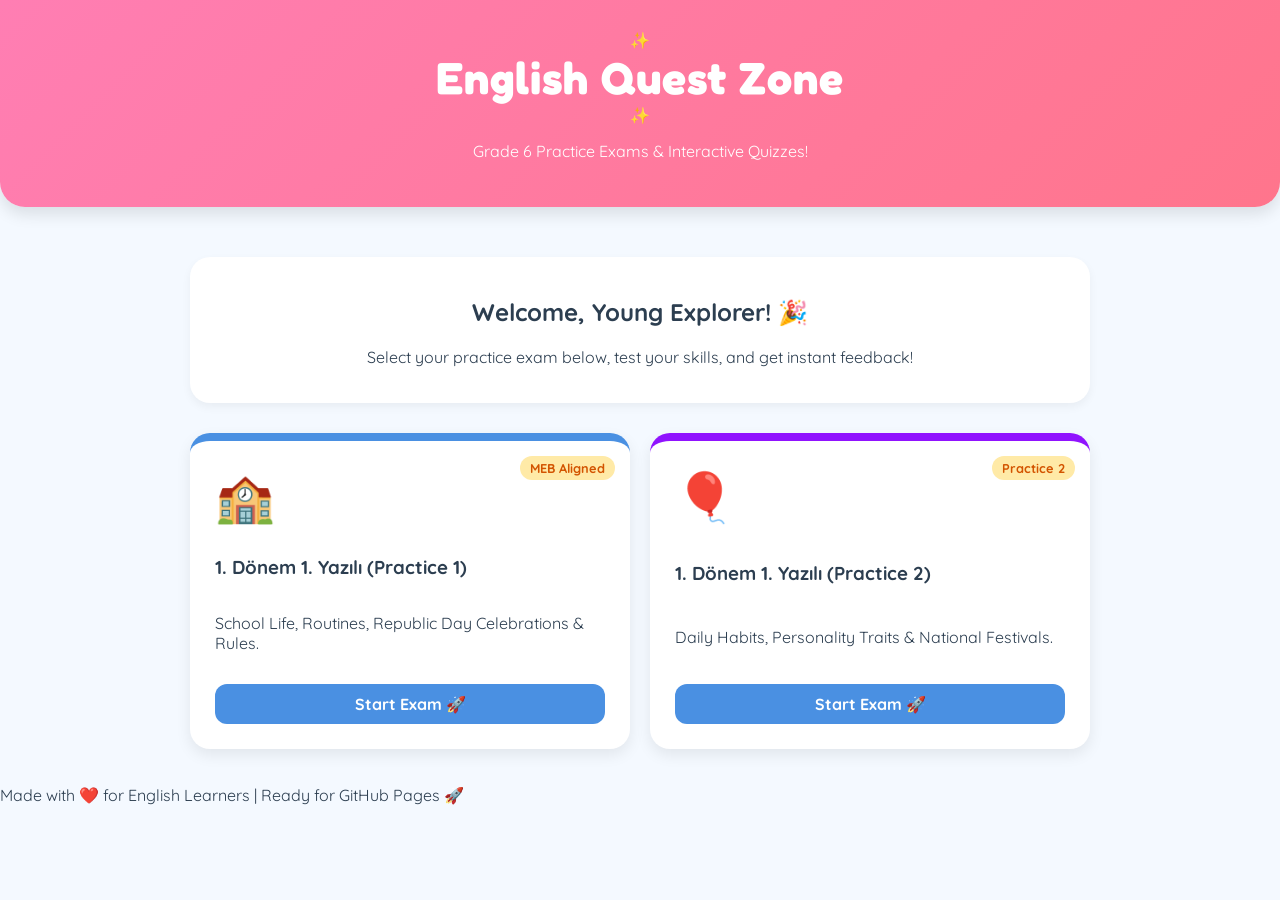
==== index.html @ d9b230fe "initial commit" ====
<!DOCTYPE html>
<html lang="en">
<head>
  <meta charset="UTF-8">
  <meta name="viewport" content="width=device-width, initial-scale=1.0">
  <title>🌟 Fun English Practice Zone 🌟</title>
  <link rel="stylesheet" href="CSS/core.css">
  <link href="https://fonts.googleapis.com/css2?family=Fredoka+One&family=Quicksand:wght@500;700&display=swap" rel="stylesheet">
</head>
<body class="index-page">
  <header class="main-header">
    <div class="logo-container">
      <span class="star-icon">✨</span>
      <h1>English Quest Zone</h1>
      <span class="star-icon">✨</span>
    </div>
    <p class="subtitle">Grade 6 Practice Exams & Interactive Quizzes!</p>
  </header>

  <main class="container">
    <section class="welcome-card">
      <h2>Welcome, Young Explorer! 🎉</h2>
      <p>Select your practice exam below, test your skills, and get instant feedback!</p>
    </section>

    <div class="exam-grid">
      <a href="Pages/exam1.html" class="exam-card card-blue">
        <div class="badge">MEB Aligned</div>
        <div class="card-icon">🏫</div>
        <h3>1. Dönem 1. Yazılı (Practice 1)</h3>
        <p>School Life, Routines, Republic Day Celebrations & Rules.</p>
        <span class="btn-start">Start Exam 🚀</span>
      </a>

      <a href="Pages/exam2.html" class="exam-card card-purple">
        <div class="badge">Practice 2</div>
        <div class="card-icon">🎈</div>
        <h3>1. Dönem 1. Yazılı (Practice 2)</h3>
        <p>Daily Habits, Personality Traits & National Festivals.</p>
        <span class="btn-start">Start Exam 🚀</span>
      </a>
    </div>
  </main>

  <footer>
    <p>Made with ❤️ for English Learners | Ready for GitHub Pages 🚀</p>
  </footer>
</body>
</html>
---- CSS/core.css ----
/* Core Vibrant Styling for Kids Exam App */

:root {
  --primary-bg: #F4F9FF;
  --card-bg: #FFFFFF;
  --accent-blue: #4A90E2;
  --accent-purple: #9013FE;
  --accent-green: #2ECC71;
  --accent-red: #E74C3C;
  --text-dark: #2C3E50;
  --font-heading: 'Fredoka One', cursive;
  --font-body: 'Quicksand', sans-serif;
}

body {
  margin: 0;
  padding: 0;
  font-family: var(--font-body);
  background-color: var(--primary-bg);
  color: var(--text-dark);
}

.container {
  max-width: 900px;
  margin: 0 auto;
  padding: 20px;
}

/* Header & Index Page */
.main-header {
  background: linear-gradient(135deg, #FF7EB3, #FF758C);
  color: white;
  text-align: center;
  padding: 30px 10px;
  border-bottom-left-radius: 25px;
  border-bottom-right-radius: 25px;
  box-shadow: 0 8px 15px rgba(0, 0, 0, 0.1);
}

.main-header h1 {
  font-family: var(--font-heading);
  font-size: 2.8rem;
  margin: 0;
  letter-spacing: 1px;
}

.welcome-card {
  background: white;
  border-radius: 20px;
  padding: 20px 30px;
  margin: 30px 0;
  text-align: center;
  box-shadow: 0 4px 10px rgba(0,0,0,0.05);
}

.exam-grid {
  display: grid;
  grid-template-columns: repeat(auto-fit, minmax(280px, 1fr));
  gap: 20px;
}

.exam-card {
  background: white;
  border-radius: 20px;
  padding: 25px;
  text-decoration: none;
  color: var(--text-dark);
  box-shadow: 0 6px 15px rgba(0,0,0,0.08);
  transition: transform 0.2s ease, box-shadow 0.2s ease;
  position: relative;
  display: flex;
  flex-direction: column;
  justify-content: space-between;
}

.exam-card:hover {
  transform: translateY(-5px);
  box-shadow: 0 12px 20px rgba(0,0,0,0.12);
}

.card-blue { border-top: 8px solid var(--accent-blue); }
.card-purple { border-top: 8px solid var(--accent-purple); }

.card-icon {
  font-size: 3rem;
  margin-bottom: 10px;
}

.badge {
  position: absolute;
  top: 15px;
  right: 15px;
  background: #FFEAA7;
  color: #D35400;
  padding: 4px 10px;
  border-radius: 12px;
  font-weight: bold;
  font-size: 0.8rem;
}

.btn-start {
  display: inline-block;
  margin-top: 15px;
  padding: 10px 20px;
  background: var(--accent-blue);
  color: white;
  border-radius: 12px;
  font-weight: bold;
  text-align: center;
}

/* Exam Page Styles */
.top-nav {
  background: white;
  padding: 15px 30px;
  display: flex;
  justify-content: space-between;
  align-items: center;
  box-shadow: 0 2px 8px rgba(0,0,0,0.05);
}

.back-btn {
  text-decoration: none;
  font-weight: bold;
  color: var(--accent-blue);
}

.score-badge {
  background: #E8F8F5;
  color: #16A085;
  padding: 8px 16px;
  border-radius: 20px;
  font-family: var(--font-heading);
  font-size: 1.2rem;
}

.question-block {
  background: white;
  border-radius: 18px;
  padding: 25px;
  margin-bottom: 25px;
  box-shadow: 0 4px 12px rgba(0,0,0,0.04);
  position: relative;
}

.q-number {
  background: var(--accent-purple);
  color: white;
  padding: 4px 12px;
  border-radius: 10px;
  font-weight: bold;
  font-size: 0.85rem;
}

.reading-box {
  background: #FFF9E6;
  border-left: 5px solid #F1C40F;
  padding: 15px;
  border-radius: 8px;
  margin: 15px 0;
  font-style: italic;
  line-height: 1.6;
}

/* Inputs & Auto-checking styles */
input[type="text"], input[type="number"] {
  font-family: var(--font-body);
  font-size: 1rem;
  padding: 6px 12px;
  border: 2px solid #CBD5E0;
  border-radius: 8px;
  outline: none;
  transition: all 0.2s ease;
}

.fill-input { width: 180px; }
.small-fill { width: 90px; }
.inline-fill { width: 100px; display: inline-block; }
.num-input { width: 60px; text-align: center; }

/* Correct / Wrong Highlight Classes applied by JS */
input.correct {
  border-color: var(--accent-green) !important;
  background-color: #E8F8F5 !important;
  color: #1E8449 !important;
  font-weight: bold;
}

input.wrong {
  border-color: var(--accent-red) !important;
  background-color: #FDEDEC !important;
  color: #C0392B !important;
  font-weight: bold;
}

/* Action Bar */
.action-bar {
  text-align: center;
  margin: 30px 0 50px;
}

.btn-submit {
  background: var(--accent-green);
  color: white;
  font-family: var(--font-heading);
  font-size: 1.4rem;
  border: none;
  padding: 14px 40px;
  border-radius: 25px;
  cursor: pointer;
  box-shadow: 0 6px 15px rgba(46, 204, 113, 0.3);
  transition: transform 0.2s ease;
}

.btn-submit:hover {
  transform: scale(1.05);
}

.btn-reset {
  background: #95A5A6;
  color: white;
  font-family: var(--font-heading);
  font-size: 1rem;
  border: none;
  padding: 12px 25px;
  border-radius: 20px;
  cursor: pointer;
  margin-left: 15px;
}

/* Image Grid Placeholder */
.image-grid-4 {
  display: grid;
  grid-template-columns: repeat(auto-fit, minmax(180px, 1fr));
  gap: 15px;
  margin-top: 15px;
}

.img-card {
  background: #F8FAFC;
  border: 1px solid #E2E8F0;
  border-radius: 12px;
  padding: 10px;
  text-align: center;
}

.placeholder-image {
  background: #E2E8F0;
  height: 100px;
  border-radius: 8px;
  display: flex;
  align-items: center;
  justify-content: center;
  font-weight: bold;
  color: #64748B;
  margin-bottom: 8px;
}

.quiz-table {
  width: 100%;
  border-collapse: collapse;
  margin-top: 15px;
}

.quiz-table th, .quiz-table td {
  border: 1px solid #E2E8F0;
  padding: 10px;
  text-align: left;
}

.quiz-table th {
  background: #EDF2F7;
}
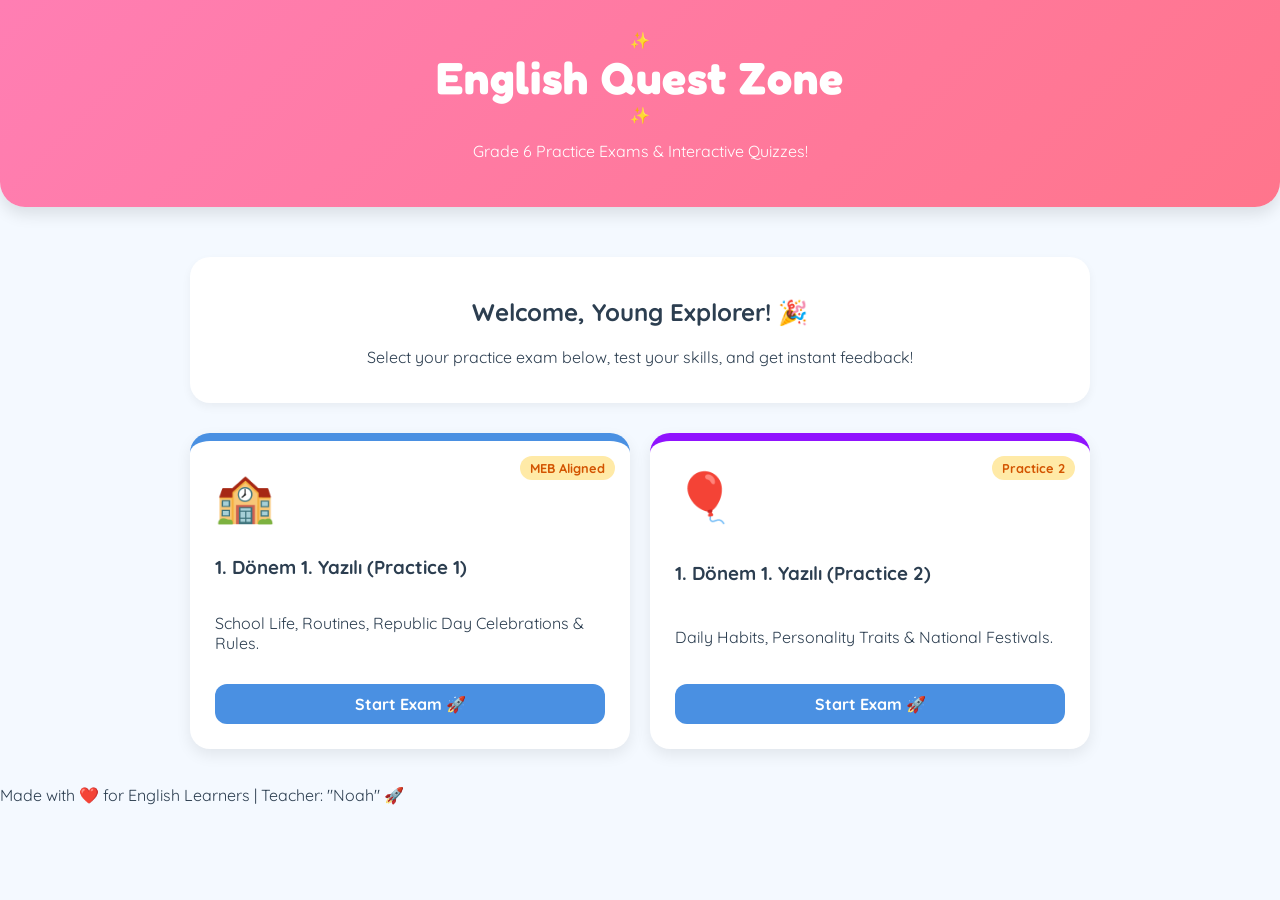
==== commit b533ed98: "chore: update footer info" ====
--- a/index.html
+++ b/index.html
@@ -43,7 +43,7 @@
   </main>
 
   <footer>
-    <p>Made with ❤️ for English Learners | Ready for GitHub Pages 🚀</p>
+    <p>Made with ❤️ for English Learners | Teacher: "Noah" 🚀</p>
   </footer>
 </body>
 </html>
